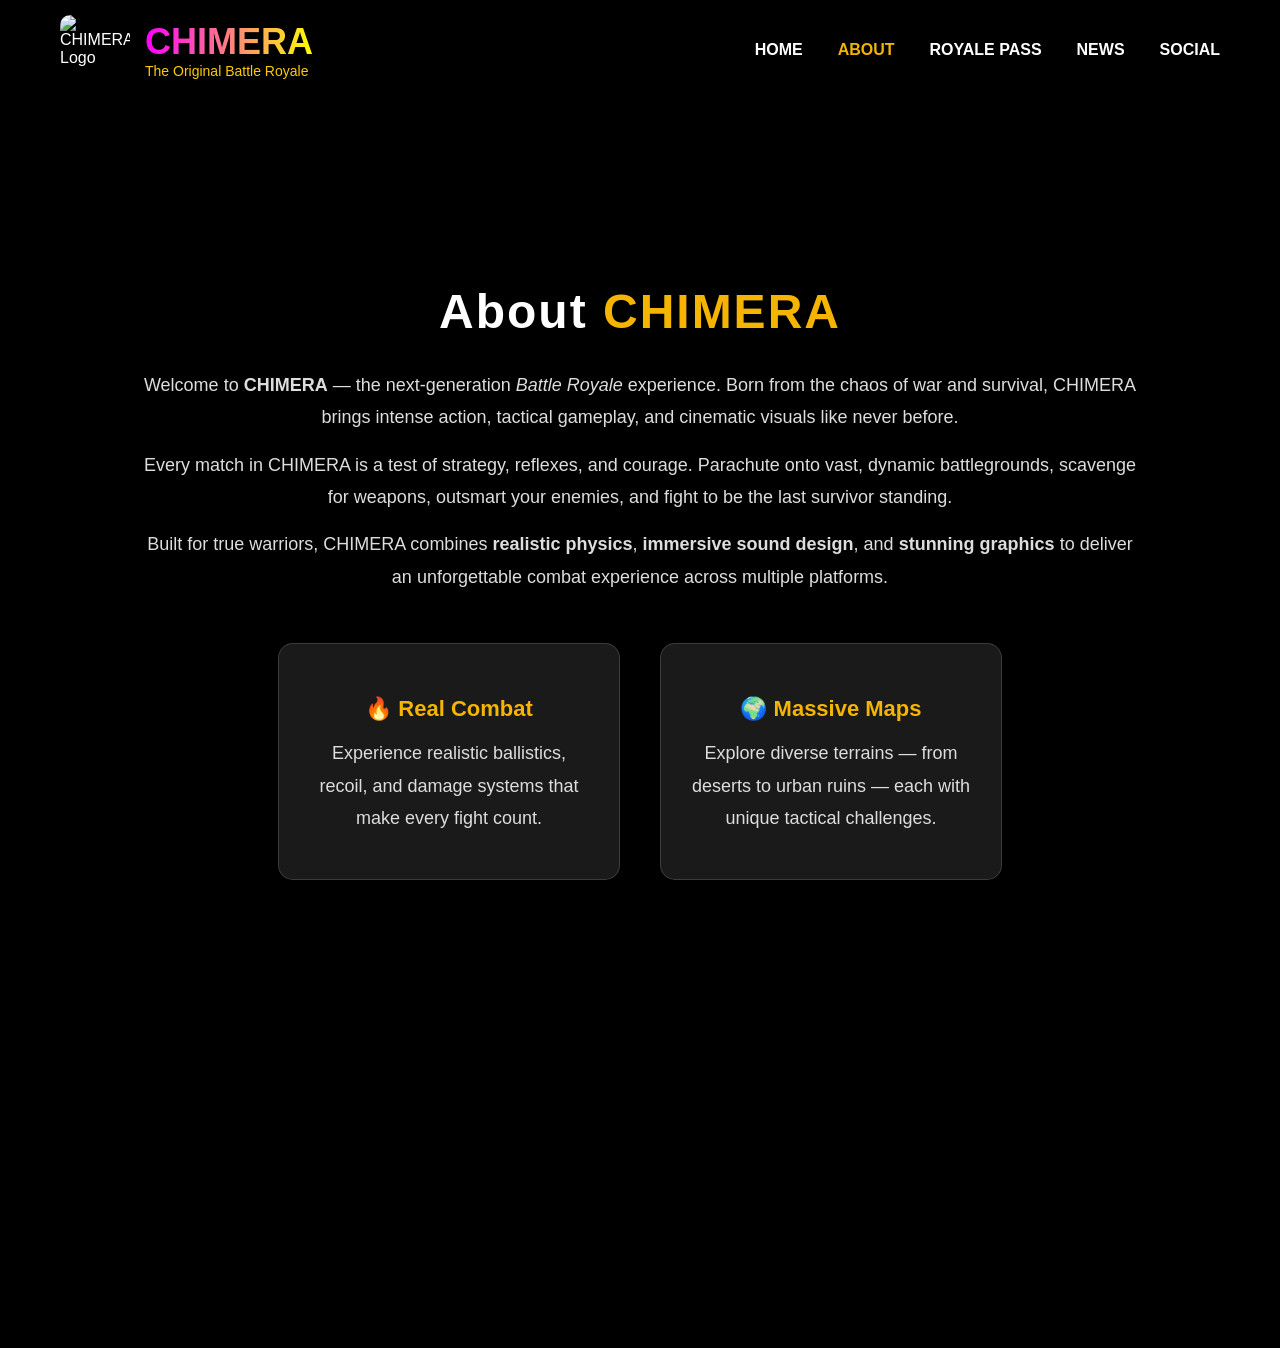
==== html/about.html @ b82553b6 "changed file sixth" ====
<!DOCTYPE html>
<html lang="en">
<head>
  <meta charset="UTF-8">
  <meta name="viewport" content="width=device-width, initial-scale=1.0">
  <title>About | CHIMERA</title>
  <link rel="stylesheet" href="../css/about.css">
</head>
<body>

  <video autoplay muted loop class="bg-video">
    <source src="battle-bg.mp4" type="video/mp4">
    Your browser does not support HTML5 video.
  </video>

  <header class="navbar">
    <div class="logo-section">
      <img src="../images/logo.jpg" alt="CHIMERA Logo" class="logo">
      <div class="brand-text">
        <h1>CHIMERA</h1>
        <p>The Original Battle Royale</p>
      </div>
    </div>

    <ul class="nav-links">
      <li><a href="../index.html">HOME</a></li>
      <a href="../html/about.html" style="color: #f4b400">ABOUT</a>
      <li><a href="../html/rp.html">ROYALE PASS</a></li>
      <li><a href="news.html">NEWS</a></li>
      <li><a href="#footer">SOCIAL</a></li>
    </ul>
  </header>

  <section class="about">
    <div class="about-container">
      <h2>About <span>CHIMERA</span></h2>
      <p>
        Welcome to <strong>CHIMERA</strong> — the next-generation <em>Battle Royale</em> experience.  
        Born from the chaos of war and survival, CHIMERA brings intense action, tactical gameplay,  
        and cinematic visuals like never before.
      </p>

      <p>
        Every match in CHIMERA is a test of strategy, reflexes, and courage.  
        Parachute onto vast, dynamic battlegrounds, scavenge for weapons,  
        outsmart your enemies, and fight to be the last survivor standing.
      </p>

      <p>
        Built for true warriors, CHIMERA combines <strong>realistic physics</strong>,  
        <strong>immersive sound design</strong>, and <strong>stunning graphics</strong> to  
        deliver an unforgettable combat experience across multiple platforms.
      </p>

      <div class="features">
        <div class="feature-card">
          <h3>🔥 Real Combat</h3>
          <p>Experience realistic ballistics, recoil, and damage systems that make every fight count.</p>
        </div>
        <div class="feature-card">
          <h3>🌍 Massive Maps</h3>
          <p>Explore diverse terrains — from deserts to urban ruins — each with unique tactical challenges.</p>
        </div>
        <div class="feature-card">
          <h3>⚙️ Weapon Customization</h3>
          <p>Build your loadout with attachments, skins, and power-ups to dominate the battlefield.</p>
        </div>
      </div>
    </div>
  </section>

  <footer id="footer">
    <p>© 2025 CHIMERA Studios | The Original Battle Royale</p>
    <div class="social">
            <a href="https://www.instagram.com/aditya_srivastava_27/"><img src="../images/insta.png" alt="INSTAGRAM" class=""></a>
            <a href="https://www.facebook.com/profile.php?id=61584009300362"><img src="../images/fb.png" alt="FACEBOOK" class=""></a>
            <a href="https://www.linkedin.com/in/aditya-srivastava-41753a35a/"><img src="../images/li.png" alt="LINKEDIN" class=""></a>
            <a href="https://github.com/AdityaSrivastava-07"><img src="../images/github.png" alt="GITHUB" class=""></a>
            <a href="https://www.youtube.com/@adiprogaming262"><img src="../images/yt.png" alt="YOUTUBE" class=""></a>
        </div>
  </footer>


  <script src="../java/about.js"></script>
</body>
</html>
---- css/about.css ----
body, html {
  margin: 0;
  padding: 0;
  height: 100%;
  font-family: "Poppins", sans-serif;
  color: white;
  background-color: black;
  overflow-x: hidden;
  scroll-behavior: smooth;
}



.navbar {
  position: fixed;
  top: 0;
  left: 0;
  right: 0;
  display: flex;
  align-items: center;
  justify-content: space-between;
  background: rgba(0, 0, 0, 0.6);
  backdrop-filter: blur(6px);
  padding: 15px 60px;
  z-index: 10;
}

.logo-section {
  display: flex;
  align-items: center;
}
.logo {
  width: 70px;
  height: 70px;
  border-radius: 10px;
  margin-right: 15px;
}

.brand-text h1 {
  font-size: 36px;
  background: linear-gradient(90deg, magenta, yellow, magenta, yellow);
  -webkit-background-clip: text;
  -webkit-text-fill-color: transparent; 
  margin: 0;
  animation: shine 5s linear infinite;
  background-size: 300%;
}

.brand-text p {
  color: #ffcb00;
  font-size: 14px;
  margin: 0;
}

.nav-links {
  list-style: none;
  display: flex;
  gap: 35px;
  margin: 0;
}
.nav-links a {
  color: white;
  text-decoration: none;
  font-weight: 600;
  transition: 0.3s;
}
.nav-links a:hover,
.nav-links a.active {
  color: #f4b400;
  text-shadow: 0 0 10px #f4b400;
}

.about {
  margin-top: 10px;
  padding: 80px 10%;
  text-align: center;
  background: rgba(0, 0, 0, 0.4);
  backdrop-filter: blur(5px);
}

.about h2 {
  font-size: 48px;
  margin-bottom: 30px;
  letter-spacing: 2px;
}

.about h2 span {
  color: #f4b400;
}

.about p {
  font-size: 18px;
  line-height: 1.8;
  max-width: 1000px;
  margin: 15px auto;
  color: #ddd;
}

.features {
  display: flex;
  justify-content: center;
  gap: 40px;
  flex-wrap: wrap;
  margin-top: 50px;
}

.feature-card {
  background: rgba(255, 255, 255, 0.1);
  padding: 30px;
  width: 280px;
  border-radius: 15px;
  transition: 0.3s;
  border: 1px solid rgba(255, 255, 255, 0.15);
}

.feature-card:hover {
  transform: translateY(-10px);
  box-shadow: 0 0 20px rgba(255, 200, 0, 0.4);
}

.feature-card h3 {
  color: #f4b400;
  font-size: 22px;
  margin-bottom: 10px;
}

footer {
  text-align: center;
  padding: 20px;
  background: rgba(0, 0, 0, 0.7);
  font-size: 14px;
  letter-spacing: 1px;
}

@keyframes shine {
  0% { background-position: 0% 50%; }
  100% { background-position: 100% 50%; }
}

.social img{
  width: 50px;
  padding-inline: 10px;
  padding-top: 10px;
  transition: 0.3s;
}

.social img:hover{
  transform: scale(1.25);
}
html{
  scroll-behavior: smooth;
}

@media (max-width: 1200px) {
  .navbar {
    padding: 12px 40px;
  }
  .logo { width: 60px; height: 60px; }
  .brand-text h1 { font-size: 30px; }
  .nav-links { gap: 24px; }
  .about { padding: 70px 8%; margin-top: 120px; }
  .about h2 { font-size: 40px; }
}

@media (max-width: 992px) {
  .navbar {
    padding: 10px 30px;
  }
  .brand-text h1 { font-size: 28px; }
  .brand-text p { font-size: 13px; }
  .about { padding: 60px 6%; }
  .about h2 { font-size: 36px; }
  .features { gap: 28px; }
  .feature-card { width: 240px; padding: 24px; }
}

@media (max-width: 768px) {
  .navbar {
    flex-wrap: wrap;
    padding: 10px 20px;
    gap: 10px;
    justify-content: center;
    text-align: center;
  }
  .logo { width: 55px; height: 55px; margin-right: 10px; }
  .brand-text { width: 100%; }
  .brand-text h1 { font-size: 24px; }
  .nav-links {
    width: 100%;
    justify-content: center;
    gap: 16px;
    margin-top: 8px;
    flex-wrap: wrap;
  }
  .nav-links a { font-size: 15px; }
  .about {
    padding: 50px 5%;
    margin-top: 100px;
  }
  .about h2 { font-size: 32px; }
  .about p { font-size: 17px; line-height: 1.7; padding: 0 10px; }
  .features {
    flex-direction: column;
    align-items: center;
    gap: 20px;
    margin-top: 30px;
  }
  .feature-card {
    width: calc(100% - 40px);
    max-width: 520px;
    padding: 20px;
  }
}

@media (max-width: 480px) {
  .navbar { padding: 8px 14px; }
  .logo { width: 48px; height: 48px; }
  .brand-text h1 { font-size: 20px; background-size: 250%; }
  .brand-text p { font-size: 12px; }
  .nav-links { gap: 12px; }
  .nav-links a { font-size: 14px; }
  .about { padding: 40px 4%; margin-top: 90px; }
  .about h2 { font-size: 28px; }
  .about p { font-size: 16px; max-width: none; padding: 0 6px; }
  .feature-card { padding: 16px; border-radius: 12px; }
  .social img { width: 40px; padding-inline: 8px; }
  /* Disable heavy background video on small devices for perf */
  .bg-video { display: none; }
}

/* for very large screens */
@media (min-width: 1600px) {
  .brand-text h1 { font-size: 44px; }
  .about { padding: 100px 12%; }
}
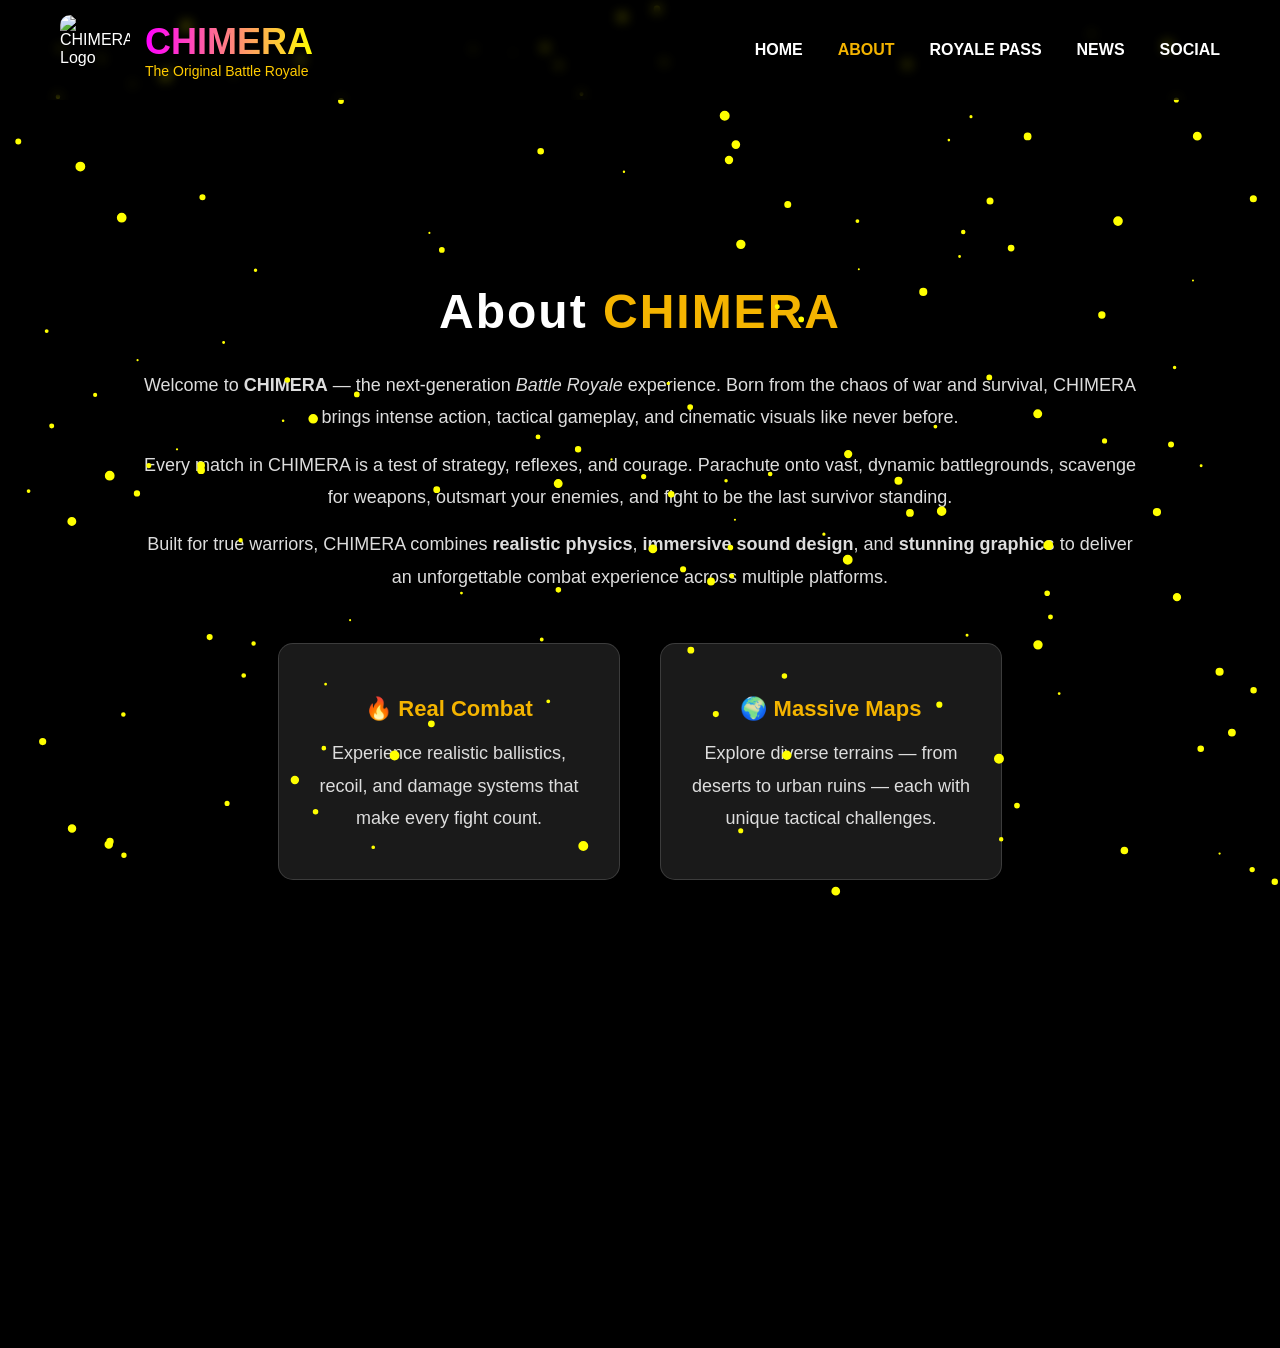
==== commit 7c385cc9: "changed file seventh" ====
--- a/html/about.html
+++ b/html/about.html
@@ -30,6 +30,8 @@
       <li><a href="#footer">SOCIAL</a></li>
     </ul>
   </header>
+
+  <canvas id="snow"></canvas>
 
   <section class="about">
     <div class="about-container">
--- a/css/about.css
+++ b/css/about.css
@@ -130,6 +130,16 @@
   background: rgba(0, 0, 0, 0.7);
   font-size: 14px;
   letter-spacing: 1px;
+}
+
+#snow {
+  position: fixed;
+  top: 0;
+  left: 0;
+  width: 100%;
+  height: 100%;
+  pointer-events: none;
+  z-index: 5;
 }
 
 @keyframes shine {
